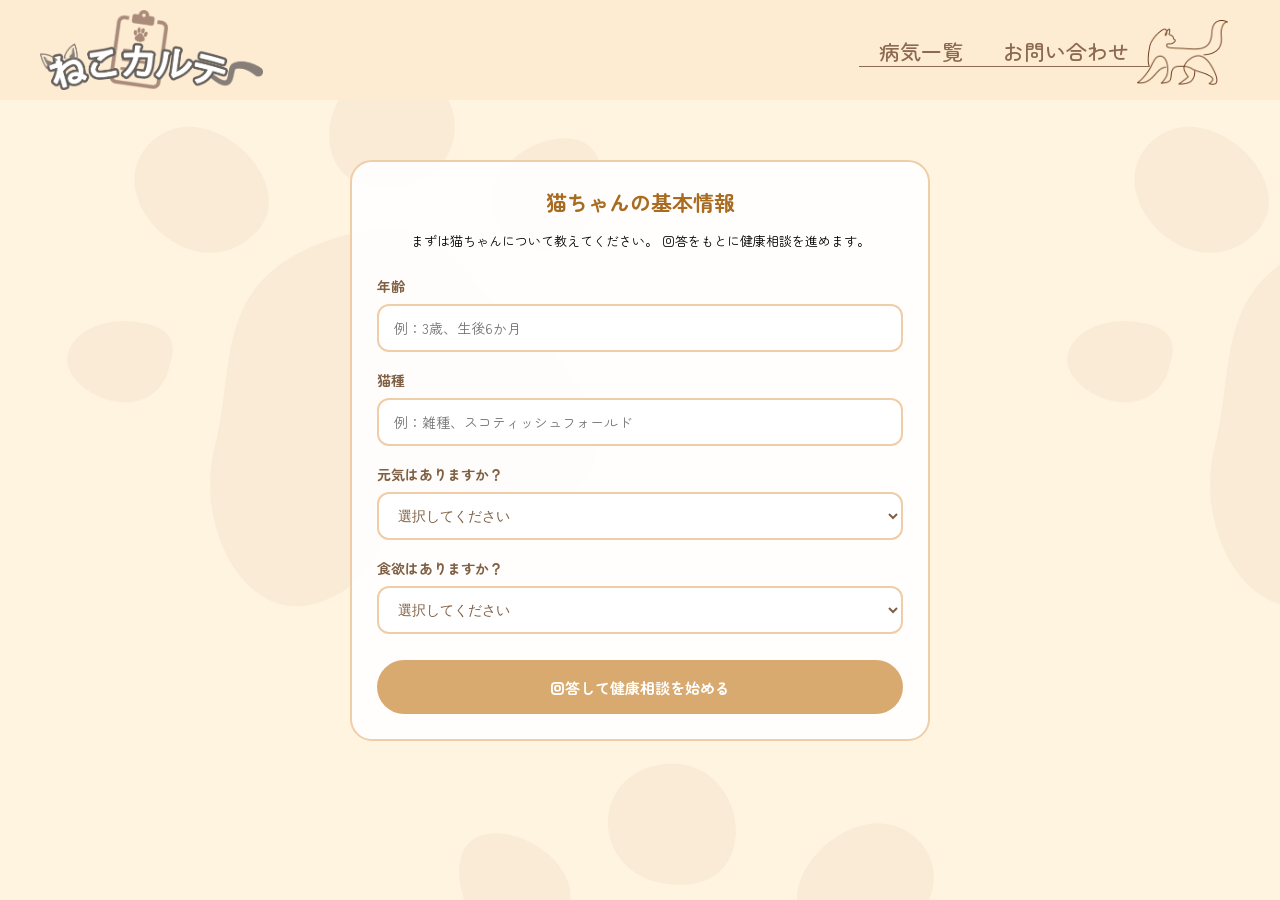
==== chat.html @ 9c2cafe5 "簡易フォームを追加" ====
<!DOCTYPE html>
<html lang="ja">
<head>
    <meta charset="UTF-8">
    <meta name="viewport" content="width=device-width, initial-scale=1.0">
    <meta name="theme-color" content="#fff4e2">
    <title>猫の健康相談AI</title>

    <link rel="preconnect" href="https://fonts.googleapis.com">
    <link rel="preconnect" href="https://fonts.gstatic.com" crossorigin>
    <link href="https://fonts.googleapis.com/css2?family=Zen+Maru+Gothic:wght@400;500;700&display=swap" rel="stylesheet">
    <link rel="stylesheet" href="css/chat.css">
    <link rel="stylesheet" href="css/style.css">
</head>
<body>
    <!-- ヘッダー -->
    <header>
        <a href="index.html" class="header-logo">
            <img src="img/shared/アイコン.png" alt="ねこカルテ">
        </a>

        <div class="header-nav-container">
            <nav>
                <ul>
                    <li><a href="disease_list.html">病気一覧</a></li>
                    <li><a href="contact.html">お問い合わせ</a></li>
                </ul>
            </nav>
            <img src="img/shared/ネコ線.png" alt="" class="nav-cat-img">
        </div>
    </header>

    <!-- ================================= -->
    <!-- 事前情報フォーム -->
    <!-- ================================= -->
    <main class="chat-page">
        <section id="profile-panel" class="profile-panel">

            <h2>猫ちゃんの基本情報</h2>

            <p class="profile-description">
                まずは猫ちゃんについて教えてください。
                回答をもとに健康相談を進めます。
            </p>

            <form id="profile-form" class="profile-form">

                <!-- 年齢 -->
                <div class="profile-field">

                    <label for="cat-age">年齢</label>

                    <input
                        type="text"
                        id="cat-age"
                        name="age"
                        placeholder="例：3歳、生後6か月"
                        required
                        maxlength="30"
                    >

                </div>


                <!-- 猫種 -->
                <div class="profile-field">

                    <label for="cat-breed">猫種</label>

                    <input
                        type="text"
                        id="cat-breed"
                        name="breed"
                        placeholder="例：雑種、スコティッシュフォールド"
                        required
                        maxlength="50"
                    >

                </div>


                <!-- 元気の有無 -->
                <div class="profile-field">

                    <label for="cat-energy">元気はありますか？</label>

                    <select id="cat-energy" name="energy" required>

                        <option value="">選択してください</option>

                        <option value="いつも通り元気がある">
                            いつも通り元気がある
                        </option>

                        <option value="いつもより元気がない">
                            いつもより元気がない
                        </option>

                        <option value="ぐったりしている">
                            ぐったりしている
                        </option>

                        <option value="判断できない">
                            判断できない
                        </option>

                    </select>

                </div>


                <!-- 食欲の有無 -->
                <div class="profile-field">

                    <label for="cat-appetite">食欲はありますか？</label>

                    <select id="cat-appetite" name="appetite" required>

                        <option value="">選択してください</option>

                        <option value="いつも通り食べている">
                            いつも通り食べている
                        </option>

                        <option value="少し食欲が落ちている">
                            少し食欲が落ちている
                        </option>

                        <option value="ほとんど食べない">
                            ほとんど食べない
                        </option>

                        <option value="全く食べない">
                            全く食べない
                        </option>

                        <option value="判断できない">
                            判断できない
                        </option>

                    </select>

                </div>


                <button type="submit" class="profile-submit">
                    回答して健康相談を始める
                </button>

            </form>

        </section>



        <!-- ================================= -->
        <!-- チャット履歴 -->
        <!-- ================================= -->

        <div id="chat-box" class="chat-box" hidden>
        </div>

    </main>


<!-- ================================= -->
<!-- チャット入力エリア -->
<!-- ================================= -->

<div class="chat-controls" hidden>

    <div id="options-container" class="options-container">
    </div>

    <form id="chat-form" class="chat-form">

        <input
            type="text"
            id="user-input"
            placeholder="症状を入力してください..."
        >

        <button type="submit" class="send-btn">
            <img src="img/chat/chat-send-icon.png">
        </button>

    </form>

    <p class="chat-note">
        ※ AIによる回答は参考情報です。症状によっては早めに動物病院を受診してください。
    </p>

</div>

<!-- <main class="chat-page">
    <nav class="progress" aria-label="診断の進行状況">
        <div class="progress__line" aria-hidden="true"></div>
        <div class="progress__step is-current" data-step="1">
            <span class="progress__dot"></span>
            <span class="progress__label">診断内容の把握</span>
        </div>
        <div class="progress__step" data-step="2">
            <span class="progress__dot"></span>
            <span class="progress__label">詳しくご相談</span>
        </div>
        <div class="progress__step" data-step="3">
            <span class="progress__dot"></span>
            <span class="progress__label">結果</span>
        </div>
    </nav>

    <section id="chat-box" class="chat-box" aria-live="polite" aria-label="チャット">
        <div class="message message--ai">今日はどうされましたか？</div>
    </section>

    <section class="chat-controls" aria-label="メッセージ入力">
        <div id="options-container" class="options-container">
            <button class="option-btn" type="button" data-option="食欲がない">↳ 食欲がない</button>
            <button class="option-btn" type="button" data-option="元気がない">↳ 元気がない</button>
        </div>

        <form id="chat-form" class="chat-form">
            <label class="visually-hidden" for="user-input">相談内容</label>
            <input
                type="text"
                id="user-input"
                name="message"
                placeholder="お気軽にご相談ください"
                autocomplete="off"
                maxlength="500"
                required
            >
            <button class="send-btn" type="submit" aria-label="送信">
                <img src="img/chat/chat-send-icon.png">
            </button>
        </form>
        <p class="chat-note">これはあくまでAIによる判断です。断定できるものではありません。</p>
    </section>
</main> -->

    <script src="js/chat.js" defer></script>
</body>
</html>
---- css/chat.css ----
:root {
    --page-bg: #fff4e2;
    --shape-bg: rgba(226, 204, 167, 0.19);
    --accent: #f4b65d;
    --accent-dark: #a86b20;
    --bubble-user: #d8aa70;
    --bubble-border: #f0cda9;
    --text: #806044;
    --white: #fff;
}

* {
    box-sizing: border-box;
}


html,
body {
    width: 100%;
    height: 100%;
    margin: 0;
    overflow-x: hidden;
    overflow-y: auto;
}

body{
    min-height: 100dvh;
}

button,input {
    font: inherit;
}

.chat-page {
    display: flex;
    flex-direction: column;

    width: min(760px, calc(100% - 40px));
    height: 100dvh;
    min-height: 0;

    margin: 0 auto;

    padding: 20px 0
        calc(var(--controls-space, 24px) + 20px);

    overflow: hidden;
}

.progress {
    position: fixed;
    left: 50%;
    transform: translateX(-50%);

    display: flex;
    justify-content: space-between;

    width: min(450px, 80%);
}

.progress__line {
    position: absolute;
    top: 9px;
    right: 8%;
    left: 8%;
    height: 3px;
    background: #ffe0b2;
}

.progress__step {
    position: relative;
    z-index: 1;
    display: flex;
    flex: 1;
    flex-direction: column;
    align-items: center;
    gap: 5px;
}

.progress__dot {
    width: 20px;
    height: 20px;
    border-radius: 50%;
    background: #ffdfb4;
}

.progress__step.is-current .progress__dot,
.progress__step.is-done .progress__dot {
    background: var(--accent);
}

.progress__label {
    color: #b99a78;
    font-size: 10px;
    white-space: nowrap;
}

.chat-box {
    display: flex;
    flex: 1 1 0;
    flex-direction: column;

    width: min(580px, 100%);
    height: 0;
    min-height: 0;

    margin: 84px auto 0;

    overflow-x: hidden;
    overflow-y: auto;

    overscroll-behavior: contain;
    overflow-anchor: none;

    scrollbar-width: thin;
    scrollbar-color: #e7c9a5 transparent;
}

.message {
    width: fit-content;
    max-width: 82%;
    padding: 11px 22px;
    border-radius: 28px;
    font-size: 17px;
    line-height: 1.7;
    overflow-wrap: anywhere;
    white-space: pre-wrap;
}

.message--ai {
    align-self: flex-start;
    color: var(--accent-dark);
    background: var(--white);
    border: 2px solid var(--accent);
    border-bottom-left-radius: 3px;
}

.message--user {
    align-self: flex-end;
    color: var(--white);
    background: var(--bubble-user);
    border-bottom-right-radius: 3px;
}

.loading-box {
    display: flex;
    align-items: center;
    gap: 6px;
    min-height: 48px;
}

.loading-box span {
    width: 8px;
    height: 8px;
    border-radius: 50%;
    background: var(--bubble-user);
    animation: bounce 1.2s infinite ease-in-out;
}

.loading-box span:nth-child(2) {
    animation-delay: 0.15s;
}

.loading-box span:nth-child(3) {
    animation-delay: 0.3s;
}

@keyframes bounce {
    0%, 80%, 100% { transform: translateY(0); opacity: 0.55; }
    40% { transform: translateY(-6px); opacity: 1; }
}

/* .chat-controls {
    width: min(512px, 100%);
    margin: auto auto 0;
    position: fixed;
    bottom: 20px;
    left: 50%;
    transform: translate(-50%);
} */

.chat-controls {
    position: fixed;

    bottom: max(20px, env(safe-area-inset-bottom));
    left: 50%;
    transform: translateX(-50%);

    width: min(512px, calc(100% - 32px));

    margin: 0;

    z-index: 100;
}

 .options-container {
    display: flex;
    flex-wrap: wrap;

    gap: 10px;

    min-height: 0;
    margin-bottom: 12px;

    max-height: 30dvh;
    overflow-y: auto;

    scrollbar-width: thin;
    scrollbar-color: #e7c9a5 transparent;
}

.options-container:empty {
    display: none;
    margin-bottom: 0;
}

.option-btn {
    min-height: 46px;
    padding: 10px 18px;
    color: var(--white);
    background: var(--bubble-user);
    border: 0;
    border-radius: 28px;
    cursor: pointer;
    transition: background-color 0.2s, opacity 0.2s;
}

.option-btn:hover {
    background: #c79357;
}

.option-btn:disabled {
    cursor: wait;
    opacity: 0.55;
}

.chat-form {
    position: relative;
    width: 100%;
}

#user-input {
    display: block;
    width: 100%;
    height: 56px;
    padding: 0 66px 0 24px;
    color: var(--text);
    background: rgba(255, 255, 255, 0.88);
    border: 4px solid var(--bubble-border);
    border-radius: 32px;
    outline: none;
    font-size: 14px;
}

#user-input::placeholder {
    color: #b2a69a;
}

#user-input:focus {
    border-color: var(--accent);
}

#user-input:disabled {
    opacity: 0.65;
}

.send-btn {
    position: absolute;
    top: 0;
    right: 4px;
    display: grid;
    width: 52px;
    height: 56px;
    place-items: center;
    color: #b99473;
    background: transparent;
    border: 0;
    cursor: pointer;
}

.send-btn img{
    width: 25px;
}

.send-btn:disabled {
    cursor: wait;
    opacity: 0.5;
}

.chat-note {
    margin: 8px 12px 0;
    color: #b49b80;
    font-size: 10px;
    line-height: 1.5;
}

.result-card {
    align-self: stretch;
    padding: 18px;
    color: var(--text);
    background: rgba(255, 255, 255, 0.9);
    border: 1px solid var(--bubble-border);
    border-radius: 18px;
}

.result-card h2,
.result-card h3,
.result-card p {
    margin: 0 0 10px;
}

.result-card h2 {
    color: var(--accent-dark);
    font-size: 18px;
}

.result-card h3 {
    margin-top: 14px;
    font-size: 15px;
}

.urgency {
    display: inline-block;
    margin-bottom: 12px;
    padding: 4px 12px;
    border-radius: 20px;
    background: #f5e6ca;
    font-size: 13px;
}

.urgency--危険 {
    color: #fff;
    background: #c96a55;
}

.urgency--注意 {
    color: #6e4b17;
    background: #f2d18f;
}

.result-list {
    margin: 0;
    padding-left: 1.3em;
}

.disease-item {
    padding: 10px 0;
    border-top: 1px solid #f1e1ce;
}

.disease-item p {
    margin: 4px 0;
    font-size: 13px;
}

.visually-hidden {
    position: absolute;
    width: 1px;
    height: 1px;
    padding: 0;
    margin: -1px;
    overflow: hidden;
    clip: rect(0, 0, 0, 0);
    white-space: nowrap;
    border: 0;
}

.profile-panel[hidden],
.chat-box[hidden],
.chat-controls[hidden] {
    display: none !important;
}

/* ========================================
   事前情報フォーム
======================================== */

.profile-panel {
    width: min(580px, 100%);

    margin: 40px auto 20px;
    padding: 25px;

    background: rgba(255, 255, 255, 0.9);

    border: 2px solid var(--bubble-border);
    border-radius: 22px;

    overflow-y: auto;
    overscroll-behavior: contain;

    scrollbar-width: thin;
    scrollbar-color: #e7c9a5 transparent;
}

.profile-panel h2 {
    margin: 0 0 10px;

    color: var(--accent-dark);
    font-size: 21px;
    text-align: center;
}

.profile-description {
    margin-bottom: 24px;

    font-size: 13px;
    line-height: 1.7;
    text-align: center;
}

.profile-form {
    display: flex;
    flex-direction: column;
    gap: 18px;
}

.profile-field {
    display: flex;
    flex-direction: column;
    gap: 8px;
}

.profile-field label {
    color: var(--text);
    font-size: 14px;
    font-weight: bold;
}

.profile-field input,
.profile-field select {
    width: 100%;
    height: 48px;

    padding: 0 15px;

    color: var(--text);
    background: #fff;

    border: 2px solid var(--bubble-border);
    border-radius: 12px;

    outline: none;
    font-size: 14px;
}

.profile-field input:focus,
.profile-field select:focus {
    border-color: var(--accent);
}

.profile-submit {
    width: 100%;
    min-height: 54px;

    margin-top: 8px;
    padding: 12px;

    color: white;
    background: var(--bubble-user);

    border: none;
    border-radius: 30px;

    font-size: 15px;
    font-weight: bold;

    cursor: pointer;
    transition: background-color 0.2s;
}

.profile-submit:hover {
    background: #c79357;
}

.profile-submit:disabled {
    opacity: 0.6;
    cursor: wait;
}


/* ========================================
   スマートフォン
======================================== */

@media (max-width: 600px) {

    body {
        overflow: hidden;
    }

    .chat-page {
        width: calc(100% - 28px);
        height: 100dvh;
        min-height: 0;

        padding-top: 18px;
    }

    .chat-box {
        margin-top: 54px;
    }

    .profile-panel {
        margin-top: 65px;
        padding: 20px;
    }

    .profile-panel h2 {
        font-size: 18px;
    }

    .chat-controls {
        width: calc(100% - 28px);
    }

    .options-container {
        gap: 8px;
        max-height: 30dvh;
    }

    .option-btn {
        min-height: 42px;
        padding: 9px 14px;
        font-size: 13px;
    }
    body {
        overflow: auto;
    }

    /* .chat-page {
        width: calc(100% - 28px);
        min-height: 100svh;
        height: 100svh;
        padding: 18px 0 22px;
    }

    .chat-box {
        margin-top: 54px;
        margin-bottom: 18px;
    }

    .message {
        max-width: 90%;
        padding: 10px 16px;
        font-size: 15px;
    }

    .options-container {
        gap: 8px;
    }

    .option-btn {
        min-height: 42px;
        padding: 9px 14px;
        font-size: 13px;
    }

    #user-input {
        height: 54px;
    }

    .send-btn {
        height: 54px;
    } */
}
---- css/style.css ----
/* 全画面共通css */

/* フォントスタイル */
html {
  font-family: "Zen Maru Gothic", sans-serif;
  font-weight: 400;
  font-style: normal;
}

/* 背景 */
body {
  display: flex;
  flex-direction: column;
  min-height: calc(100vh - 100px);
  margin: 0;
  background-color: #FFF4E0;
  padding-top: 100px;
  background-image: url(../img/shared/背景画像.png);
  background-size: 1000px;
}

/* ヘッダー全体 */
header {
  position: fixed;
  top: 0;
  left: 0;
  box-sizing: border-box;
  display: flex;
  justify-content: space-between;
  align-items: center;
  width: 100%;
  height: 100px;
  padding: 0 40px;
  background-color: #fdecd2;
  z-index: 100;
}

/* 左側ロゴ */
.header-logo {
  display: flex;
  align-items: center;
  height: 100%;
}

.header-logo img {
  height: 80%;
  width: auto;
  object-fit: contain;
}

/* 右側ナビゲーションとイラストのコンテナ */
.header-nav-container {
  display: flex;
  align-items: flex-end;
}

/* ナビゲーションメニュー */
header nav ul {
  display: flex;
  gap: 40px;
  margin: 0 0 13px 0;
  padding: 0 20px 0px 20px;
  list-style: none;
  border-bottom: 1.5px solid #8c6a51;
}

header nav ul li a {
  text-decoration: none;
  color: #8c6a51;
  font-size: 1.3rem;
  font-weight: 500;
  white-space: nowrap;
}

/* 右端の猫イラスト */
.nav-cat-img {
  height: 65px;
  width: auto;
  margin-bottom: -5px;
  position: relative;
  left: -12.5px;
  filter: invert(55%) sepia(50%) saturate(6428%) hue-rotate(1deg) brightness(40%) contrast(80%);;
}

/* メイン */
main{
  flex: 1;
}


/* フッター */
footer {
  width: 100%;
  display: flex;
  flex-direction: column;
  align-items: center;
  justify-content: center;
  gap: 20px;
  padding: 40px 0;
  background-color: #3E3E3E;
  background-image: url(../img/shared/足跡.png);
  background-size: cover;
  background-position: -100px 200px;
}

#social-icons {
  display: flex;
  justify-content: space-between;
  width: 300px;
}

#social-icons img {
  width: 40px;
  height: 40px;
}

.footer-links {
  display: flex;
  gap: 40px;
}

.footer-links a {
  color: #ffffff;
  text-decoration: none;
  font-size: 1rem;
}

.copyright {
  color: #aaaaaa;
  font-size: 0.85rem;
  margin: 0;
}
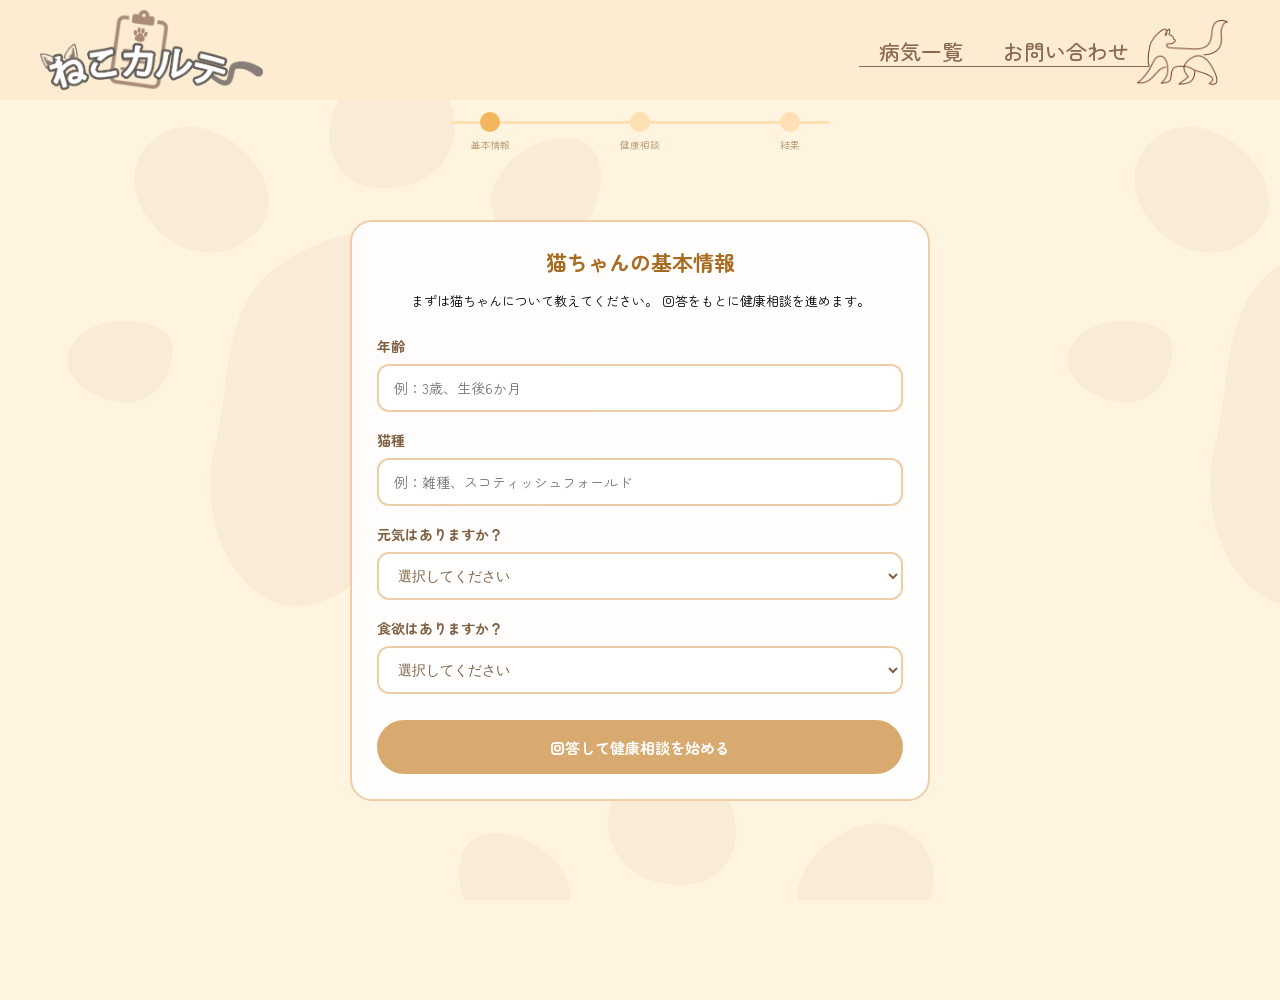
==== commit 4be72971: "チャットの結果画面を表示" ====
--- a/chat.html
+++ b/chat.html
@@ -31,157 +31,142 @@
     </header>
 
     <!-- ================================= -->
-    <!-- 事前情報フォーム -->
+    <!-- 診断進捗バー：常に表示 -->
     <!-- ================================= -->
-    <main class="chat-page">
-        <section id="profile-panel" class="profile-panel">
 
-            <h2>猫ちゃんの基本情報</h2>
+    <nav class="progress" aria-label="診断の進行状況">
 
-            <p class="profile-description">
-                まずは猫ちゃんについて教えてください。
-                回答をもとに健康相談を進めます。
-            </p>
+        <div class="progress__line"></div>
 
-            <form id="profile-form" class="profile-form">
+        <div class="progress__step is-current" data-step="1">
+            <span class="progress__dot"></span>
+            <span class="progress__label">基本情報</span>
+        </div>
 
-                <!-- 年齢 -->
-                <div class="profile-field">
+        <div class="progress__step" data-step="2">
+            <span class="progress__dot"></span>
+            <span class="progress__label">健康相談</span>
+        </div>
 
-                    <label for="cat-age">年齢</label>
+        <div class="progress__step" data-step="3">
+            <span class="progress__dot"></span>
+            <span class="progress__label">結果</span>
+        </div>
 
-                    <input
-                        type="text"
-                        id="cat-age"
-                        name="age"
-                        placeholder="例：3歳、生後6か月"
-                        required
-                        maxlength="30"
-                    >
+    </nav>
 
-                </div>
+    <!-- ================================= -->
+<!-- 基本情報・チャット画面 -->
+<!-- ================================= -->
+
+<main id="chat-main" class="chat-page">
+
+    <!-- 基本情報フォーム -->
+    <section id="profile-panel" class="profile-panel">
+
+        <h2>猫ちゃんの基本情報</h2>
+
+        <p class="profile-description">
+            まずは猫ちゃんについて教えてください。
+            回答をもとに健康相談を進めます。
+        </p>
+
+        <form id="profile-form" class="profile-form">
+
+            <div class="profile-field">
+                <label for="cat-age">年齢</label>
+                <input
+                    type="text"
+                    id="cat-age"
+                    name="age"
+                    placeholder="例：3歳、生後6か月"
+                    required
+                    maxlength="30"
+                >
+            </div>
+
+            <div class="profile-field">
+                <label for="cat-breed">猫種</label>
+                <input
+                    type="text"
+                    id="cat-breed"
+                    name="breed"
+                    placeholder="例：雑種、スコティッシュフォールド"
+                    required
+                    maxlength="50"
+                >
+            </div>
+
+            <div class="profile-field">
+                <label for="cat-energy">元気はありますか？</label>
+
+                <select id="cat-energy" name="energy" required>
+                    <option value="">選択してください</option>
+                    <option value="いつも通り元気がある">いつも通り元気がある</option>
+                    <option value="いつもより元気がない">いつもより元気がない</option>
+                    <option value="ぐったりしている">ぐったりしている</option>
+                    <option value="判断できない">判断できない</option>
+                </select>
+            </div>
+
+            <div class="profile-field">
+                <label for="cat-appetite">食欲はありますか？</label>
+
+                <select id="cat-appetite" name="appetite" required>
+                    <option value="">選択してください</option>
+                    <option value="いつも通り食べている">いつも通り食べている</option>
+                    <option value="少し食欲が落ちている">少し食欲が落ちている</option>
+                    <option value="ほとんど食べない">ほとんど食べない</option>
+                    <option value="全く食べない">全く食べない</option>
+                    <option value="判断できない">判断できない</option>
+                </select>
+            </div>
+
+            <button type="submit" class="profile-submit">
+                回答して健康相談を始める
+            </button>
+
+        </form>
+    </section>
 
 
-                <!-- 猫種 -->
-                <div class="profile-field">
+    <!-- チャット履歴 -->
+    <div
+        id="chat-box"
+        class="chat-box"
+        aria-live="polite"
+        aria-label="チャット"
+        hidden
+    ></div>
 
-                    <label for="cat-breed">猫種</label>
-
-                    <input
-                        type="text"
-                        id="cat-breed"
-                        name="breed"
-                        placeholder="例：雑種、スコティッシュフォールド"
-                        required
-                        maxlength="50"
-                    >
-
-                </div>
-
-
-                <!-- 元気の有無 -->
-                <div class="profile-field">
-
-                    <label for="cat-energy">元気はありますか？</label>
-
-                    <select id="cat-energy" name="energy" required>
-
-                        <option value="">選択してください</option>
-
-                        <option value="いつも通り元気がある">
-                            いつも通り元気がある
-                        </option>
-
-                        <option value="いつもより元気がない">
-                            いつもより元気がない
-                        </option>
-
-                        <option value="ぐったりしている">
-                            ぐったりしている
-                        </option>
-
-                        <option value="判断できない">
-                            判断できない
-                        </option>
-
-                    </select>
-
-                </div>
-
-
-                <!-- 食欲の有無 -->
-                <div class="profile-field">
-
-                    <label for="cat-appetite">食欲はありますか？</label>
-
-                    <select id="cat-appetite" name="appetite" required>
-
-                        <option value="">選択してください</option>
-
-                        <option value="いつも通り食べている">
-                            いつも通り食べている
-                        </option>
-
-                        <option value="少し食欲が落ちている">
-                            少し食欲が落ちている
-                        </option>
-
-                        <option value="ほとんど食べない">
-                            ほとんど食べない
-                        </option>
-
-                        <option value="全く食べない">
-                            全く食べない
-                        </option>
-
-                        <option value="判断できない">
-                            判断できない
-                        </option>
-
-                    </select>
-
-                </div>
-
-
-                <button type="submit" class="profile-submit">
-                    回答して健康相談を始める
-                </button>
-
-            </form>
-
-        </section>
-
-
-
-        <!-- ================================= -->
-        <!-- チャット履歴 -->
-        <!-- ================================= -->
-
-        <div id="chat-box" class="chat-box" hidden>
-        </div>
-
-    </main>
+</main>
 
 
 <!-- ================================= -->
-<!-- チャット入力エリア -->
+<!-- チャット入力欄 -->
 <!-- ================================= -->
 
 <div class="chat-controls" hidden>
 
-    <div id="options-container" class="options-container">
-    </div>
+    <div id="options-container" class="options-container"></div>
 
     <form id="chat-form" class="chat-form">
 
         <input
             type="text"
             id="user-input"
-            placeholder="症状を入力してください..."
+            name="message"
+            placeholder="お気軽にご相談ください"
+            autocomplete="off"
+            maxlength="500"
         >
 
-        <button type="submit" class="send-btn">
-            <img src="img/chat/chat-send-icon.png">
+        <button
+            class="send-btn"
+            type="submit"
+            aria-label="送信"
+        >
+            <img src="img/shared/chat-send-icon.png" alt="">
         </button>
 
     </form>
@@ -192,51 +177,18 @@
 
 </div>
 
-<!-- <main class="chat-page">
-    <nav class="progress" aria-label="診断の進行状況">
-        <div class="progress__line" aria-hidden="true"></div>
-        <div class="progress__step is-current" data-step="1">
-            <span class="progress__dot"></span>
-            <span class="progress__label">診断内容の把握</span>
-        </div>
-        <div class="progress__step" data-step="2">
-            <span class="progress__dot"></span>
-            <span class="progress__label">詳しくご相談</span>
-        </div>
-        <div class="progress__step" data-step="3">
-            <span class="progress__dot"></span>
-            <span class="progress__label">結果</span>
-        </div>
-    </nav>
 
-    <section id="chat-box" class="chat-box" aria-live="polite" aria-label="チャット">
-        <div class="message message--ai">今日はどうされましたか？</div>
-    </section>
+<!-- ================================= -->
+<!-- 診断結果専用画面 -->
+<!-- ================================= -->
 
-    <section class="chat-controls" aria-label="メッセージ入力">
-        <div id="options-container" class="options-container">
-            <button class="option-btn" type="button" data-option="食欲がない">↳ 食欲がない</button>
-            <button class="option-btn" type="button" data-option="元気がない">↳ 元気がない</button>
-        </div>
+<section id="result-screen" class="result-screen" hidden>
 
-        <form id="chat-form" class="chat-form">
-            <label class="visually-hidden" for="user-input">相談内容</label>
-            <input
-                type="text"
-                id="user-input"
-                name="message"
-                placeholder="お気軽にご相談ください"
-                autocomplete="off"
-                maxlength="500"
-                required
-            >
-            <button class="send-btn" type="submit" aria-label="送信">
-                <img src="img/chat/chat-send-icon.png">
-            </button>
-        </form>
-        <p class="chat-note">これはあくまでAIによる判断です。断定できるものではありません。</p>
-    </section>
-</main> -->
+    <h1>結果</h1>
+
+    <div id="result-content"></div>
+
+</section>
 
     <script src="js/chat.js" defer></script>
 </body>
--- a/css/chat.css
+++ b/css/chat.css
@@ -21,6 +21,9 @@
     margin: 0;
     overflow-x: hidden;
     overflow-y: auto;
+
+    scrollbar-width: thin;
+    scrollbar-color: #e7c9a5 transparent;
 }
 
 body{
@@ -47,22 +50,31 @@
     overflow: hidden;
 }
 
+
+/* ========================================
+   3段階の進捗バー
+======================================== */
+
 .progress {
-    position: fixed;
-    left: 50%;
-    transform: translateX(-50%);
+    position: sticky;
+    top: 0;
+    z-index: 1000;
 
     display: flex;
     justify-content: space-between;
 
     width: min(450px, 80%);
+
+    margin: 0 auto;
+    padding: 12px 0 8px;
 }
 
 .progress__line {
     position: absolute;
-    top: 9px;
+    top: 21px;
     right: 8%;
     left: 8%;
+
     height: 3px;
     background: #ffe0b2;
 }
@@ -70,6 +82,7 @@
 .progress__step {
     position: relative;
     z-index: 1;
+
     display: flex;
     flex: 1;
     flex-direction: column;
@@ -169,15 +182,6 @@
     0%, 80%, 100% { transform: translateY(0); opacity: 0.55; }
     40% { transform: translateY(-6px); opacity: 1; }
 }
-
-/* .chat-controls {
-    width: min(512px, 100%);
-    margin: auto auto 0;
-    position: fixed;
-    bottom: 20px;
-    left: 50%;
-    transform: translate(-50%);
-} */
 
 .chat-controls {
     position: fixed;
@@ -486,7 +490,7 @@
 @media (max-width: 600px) {
 
     body {
-        overflow: hidden;
+        overflow: auto;
     }
 
     .chat-page {
@@ -524,43 +528,374 @@
         padding: 9px 14px;
         font-size: 13px;
     }
-    body {
-        overflow: auto;
-    }
-
-    /* .chat-page {
-        width: calc(100% - 28px);
-        min-height: 100svh;
-        height: 100svh;
-        padding: 18px 0 22px;
-    }
-
-    .chat-box {
-        margin-top: 54px;
-        margin-bottom: 18px;
-    }
-
-    .message {
-        max-width: 90%;
-        padding: 10px 16px;
-        font-size: 15px;
-    }
-
-    .options-container {
-        gap: 8px;
-    }
-
-    .option-btn {
-        min-height: 42px;
-        padding: 9px 14px;
-        font-size: 13px;
-    }
-
-    #user-input {
-        height: 54px;
-    }
-
-    .send-btn {
-        height: 54px;
-    } */
-}
+
+    
+    body:not(.chat-mode) {
+        height: auto;
+        min-height: 100dvh;
+        overflow-y: auto;
+    }
+
+    .progress {
+        width: 80%;
+    }
+
+    .result-screen {
+        width: calc(100% - 60px);
+        margin: 8px auto 35px;
+    }
+
+    .result-screen > h1 {
+        margin: 10px 0 15px;
+        font-size: 22px;
+    }
+
+    .result-overview,
+    .result-details {
+        padding: 22px 18px;
+        border-radius: 28px;
+    }
+
+    .result-urgency {
+        font-size: 19px;
+    }
+
+    .urgency-legend {
+        gap: 30px;
+        margin-bottom: 28px;
+    }
+
+    .result-message {
+        margin: 24px auto 32px;
+        font-size: 16px;
+        line-height: 1.7;
+    }
+
+    /* 症状と病気を縦並びにする */
+    .result-columns {
+        grid-template-columns: 1fr;
+        gap: 32px;
+    }
+
+    .result-section h2 {
+        font-size: 17px;
+        margin-bottom: 16px;
+    }
+
+    .result-symptoms li {
+        font-size: 14px;
+        margin-bottom: 12px;
+    }
+
+    .result-disease-row {
+        margin-bottom: 22px;
+    }
+
+    .result-disease-heading {
+        font-size: 12px;
+    }
+
+    /* 詳細は1列 */
+    .result-details-grid {
+        grid-template-columns: 1fr;
+        gap: 24px;
+    }
+
+    .result-detail-item h3 {
+        font-size: 14px;
+    }
+
+    .result-detail-item p {
+        font-size: 11px;
+    }
+}
+
+
+
+/* ========================================
+   チャット・フォーム・結果の表示切替
+======================================== */
+
+[hidden] {
+    display: none !important;
+}
+
+.chat-page {
+    width: min(760px, calc(100% - 40px));
+    min-height: calc(100dvh - 60px);
+    height: auto;
+
+    margin: 0 auto;
+    padding: 20px 0 35px;
+
+    overflow: visible;
+}
+
+/* チャット中はページを固定 */
+body.chat-mode {
+    width: 100%;
+    height: 100dvh;
+    min-height: 0;
+
+    overflow: hidden;
+}
+
+body.chat-mode .chat-page {
+    height: calc(100dvh - 50px);
+    min-height: 0;
+
+    padding: 20px 0
+        calc(var(--controls-space, 180px) + 10px);
+
+    overflow: hidden;
+}
+
+body.chat-mode .chat-box {
+    flex: 1 1 0;
+    height: 0;
+    min-height: 0;
+    margin: 84px auto 0;
+}
+
+
+/* ========================================
+   結果画面
+======================================== */
+
+.result-screen {
+    width: min(1080px, calc(100% - 48px));
+
+    margin: 10px auto 36px;
+    padding-bottom: 20px;
+
+    color: #30271f;
+}
+
+.result-screen > h1 {
+    margin: 12px 0 20px;
+
+    color: var(--accent-dark);
+    font-size: 28px;
+    font-weight: 500;
+    text-align: center;
+}
+
+
+/* 結果カード */
+
+.result-overview,
+.result-details {
+    padding: 22px;
+
+    background: rgba(255, 255, 255, 0.48);
+
+    border: 2px solid #a99b87;
+    border-radius: 24px;
+}
+
+
+/* 緊急度 */
+
+.result-urgency {
+    display: flex;
+    align-items: center;
+    justify-content: center;
+    gap: 8px;
+
+    margin-bottom: 12px;
+
+    font-size: 18px;
+    font-weight: 500;
+}
+
+.result-urgency-dot {
+    width: 19px;
+    height: 19px;
+
+    border-radius: 50%;
+}
+
+.result-urgency--安心 {
+    background: #78cf63;
+}
+
+.result-urgency--注意 {
+    background: #ffcb35;
+}
+
+.result-urgency--危険 {
+    background: #ff633e;
+}
+
+
+/* 緊急度の凡例 */
+
+.urgency-legend {
+    display: flex;
+    justify-content: center;
+    gap: 32px;
+
+    margin-bottom: 20px;
+}
+
+.urgency-legend-item {
+    display: flex;
+    align-items: center;
+    gap: 7px;
+
+    font-size: 12px;
+}
+
+.urgency-legend-dot {
+    width: 16px;
+    height: 16px;
+
+    border-radius: 50%;
+}
+
+
+/* 総合メッセージ */
+
+.result-message {
+    margin: 20px auto 30px;
+
+    max-width: 650px;
+
+    font-size: 16px;
+    line-height: 1.8;
+    text-align: center;
+}
+
+
+/* 症状と病気の2カラム */
+
+.result-columns {
+    display: grid;
+    grid-template-columns: 1fr 1fr;
+
+    gap: 32px;
+
+    margin-top: 24px;
+}
+
+.result-section h2 {
+    margin: 0 0 16px;
+
+    font-size: 16px;
+    font-weight: 500;
+}
+
+.result-symptoms {
+    margin: 0;
+    padding-left: 24px;
+}
+
+.result-symptoms li {
+    margin: 0 0 14px;
+
+    font-size: 14px;
+    line-height: 1.6;
+}
+
+
+/* 病気の可能性バー */
+
+.result-disease-row {
+    margin-bottom: 18px;
+}
+
+.result-disease-heading {
+    display: flex;
+    justify-content: space-between;
+    gap: 8px;
+
+    margin-bottom: 5px;
+
+    font-size: 12px;
+}
+
+.result-disease-heading strong {
+    font-weight: 500;
+}
+
+.result-disease-heading span {
+    white-space: nowrap;
+}
+
+.result-progress-track {
+    width: 100%;
+    height: 6px;
+
+    overflow: hidden;
+
+    background: #dedbd4;
+    border-radius: 10px;
+}
+
+.result-progress-fill {
+    height: 100%;
+    width: 0;
+
+    background: #74c967;
+    border-radius: 10px;
+
+    transition: width 0.5s ease;
+}
+
+
+/* ========================================
+   病気の詳しい情報
+======================================== */
+
+.result-details {
+    margin-top: 22px;
+}
+
+.result-details > h2 {
+    margin: 0 0 20px;
+
+    font-size: 17px;
+    font-weight: 500;
+}
+
+.result-details-grid {
+    display: grid;
+    grid-template-columns: repeat(2, minmax(0, 1fr));
+
+    column-gap: 28px;
+    row-gap: 20px;
+}
+
+.result-detail-item {
+    min-width: 0;
+}
+
+.result-detail-item h3 {
+    margin: 0 0 10px;
+
+    font-size: 13px;
+    font-weight: 500;
+}
+
+.result-detail-item p {
+    margin: 5px 0;
+
+    font-size: 11px;
+    line-height: 1.7;
+}
+
+.result-disclaimer {
+    margin-top: 20px;
+
+    color: #927d65;
+    font-size: 11px;
+    line-height: 1.7;
+}
+
+/* 結果表示中はページスクロール */
+body.result-mode {
+    height: auto;
+    min-height: 100dvh;
+    overflow-x: hidden;
+    overflow-y: auto;
+}
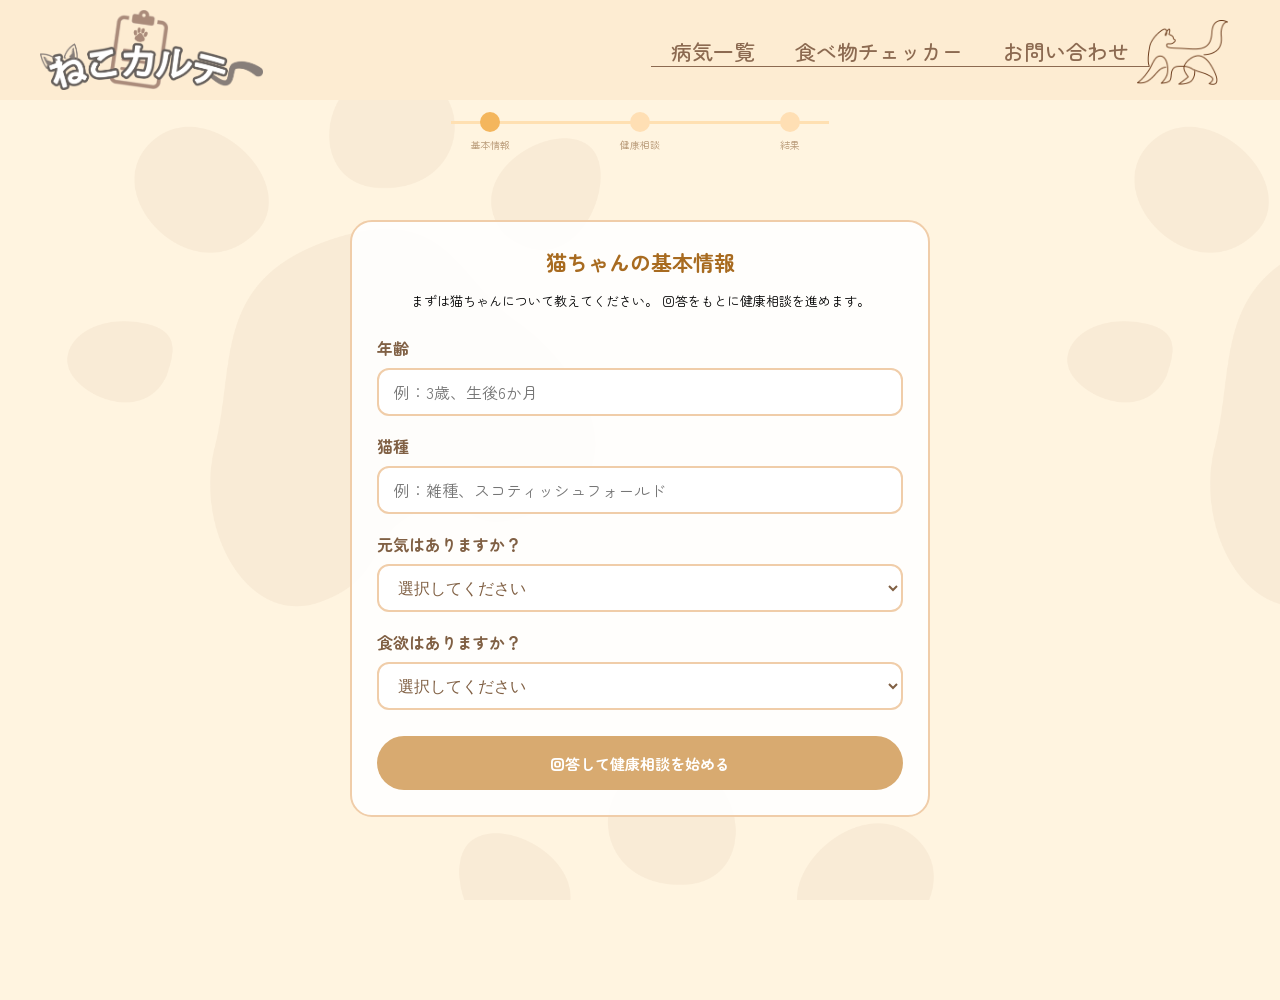
==== commit e033831c: "ヘッダーフッターに食べ物チェッカーを追加" ====
--- a/chat.html
+++ b/chat.html
@@ -2,15 +2,16 @@
 <html lang="ja">
 <head>
     <meta charset="UTF-8">
+    <title>ねこカルテ - チャット</title>
+    <link rel="stylesheet" href="css/style.css">
+    <link rel="stylesheet" href="css/chat.css">
+    <link rel="icon" href="img/shared/favicon.png">
+
     <meta name="viewport" content="width=device-width, initial-scale=1.0">
-    <meta name="theme-color" content="#fff4e2">
-    <title>猫の健康相談AI</title>
 
     <link rel="preconnect" href="https://fonts.googleapis.com">
     <link rel="preconnect" href="https://fonts.gstatic.com" crossorigin>
     <link href="https://fonts.googleapis.com/css2?family=Zen+Maru+Gothic:wght@400;500;700&display=swap" rel="stylesheet">
-    <link rel="stylesheet" href="css/chat.css">
-    <link rel="stylesheet" href="css/style.css">
 </head>
 <body>
     <!-- ヘッダー -->
@@ -23,6 +24,7 @@
             <nav>
                 <ul>
                     <li><a href="disease_list.html">病気一覧</a></li>
+                    <li><a href="food_checker.html">食べ物チェッカー</a></li>
                     <li><a href="contact.html">お問い合わせ</a></li>
                 </ul>
             </nav>
@@ -166,7 +168,7 @@
             type="submit"
             aria-label="送信"
         >
-            <img src="img/shared/chat-send-icon.png" alt="">
+            <img src="img/chat/chat-send-icon.png" alt="">
         </button>
 
     </form>
--- a/css/style.css
+++ b/css/style.css
@@ -131,3 +131,19 @@
   margin: 0;
 }
 
+@media screen and (max-width: 768px) {
+  header{
+    flex-direction: column;
+  }
+  .header-logo{
+    height: 50%;
+  }
+  header nav ul li a{
+    font-size: 0.8rem;
+  }
+  .nav-cat-img{
+    height: 40px;
+    left: -7.5px;
+    margin-bottom: 2px;
+  }
+}
--- a/css/chat.css
+++ b/css/chat.css
@@ -18,6 +18,7 @@
 body {
     width: 100%;
     height: 100%;
+    min-height: 100%;
     margin: 0;
     overflow-x: hidden;
     overflow-y: auto;
@@ -58,7 +59,7 @@
 .progress {
     position: sticky;
     top: 0;
-    z-index: 1000;
+    z-index: 1;
 
     display: flex;
     justify-content: space-between;
@@ -134,6 +135,7 @@
     max-width: 82%;
     padding: 11px 22px;
     border-radius: 28px;
+    margin-bottom: 20px;
     font-size: 17px;
     line-height: 1.7;
     overflow-wrap: anywhere;
@@ -427,7 +429,7 @@
 
 .profile-field label {
     color: var(--text);
-    font-size: 14px;
+    font-size: 16px;
     font-weight: bold;
 }
 
@@ -445,7 +447,7 @@
     border-radius: 12px;
 
     outline: none;
-    font-size: 14px;
+    font-size: 16px;
 }
 
 .profile-field input:focus,
@@ -481,136 +483,6 @@
     opacity: 0.6;
     cursor: wait;
 }
-
-
-/* ========================================
-   スマートフォン
-======================================== */
-
-@media (max-width: 600px) {
-
-    body {
-        overflow: auto;
-    }
-
-    .chat-page {
-        width: calc(100% - 28px);
-        height: 100dvh;
-        min-height: 0;
-
-        padding-top: 18px;
-    }
-
-    .chat-box {
-        margin-top: 54px;
-    }
-
-    .profile-panel {
-        margin-top: 65px;
-        padding: 20px;
-    }
-
-    .profile-panel h2 {
-        font-size: 18px;
-    }
-
-    .chat-controls {
-        width: calc(100% - 28px);
-    }
-
-    .options-container {
-        gap: 8px;
-        max-height: 30dvh;
-    }
-
-    .option-btn {
-        min-height: 42px;
-        padding: 9px 14px;
-        font-size: 13px;
-    }
-
-    
-    body:not(.chat-mode) {
-        height: auto;
-        min-height: 100dvh;
-        overflow-y: auto;
-    }
-
-    .progress {
-        width: 80%;
-    }
-
-    .result-screen {
-        width: calc(100% - 60px);
-        margin: 8px auto 35px;
-    }
-
-    .result-screen > h1 {
-        margin: 10px 0 15px;
-        font-size: 22px;
-    }
-
-    .result-overview,
-    .result-details {
-        padding: 22px 18px;
-        border-radius: 28px;
-    }
-
-    .result-urgency {
-        font-size: 19px;
-    }
-
-    .urgency-legend {
-        gap: 30px;
-        margin-bottom: 28px;
-    }
-
-    .result-message {
-        margin: 24px auto 32px;
-        font-size: 16px;
-        line-height: 1.7;
-    }
-
-    /* 症状と病気を縦並びにする */
-    .result-columns {
-        grid-template-columns: 1fr;
-        gap: 32px;
-    }
-
-    .result-section h2 {
-        font-size: 17px;
-        margin-bottom: 16px;
-    }
-
-    .result-symptoms li {
-        font-size: 14px;
-        margin-bottom: 12px;
-    }
-
-    .result-disease-row {
-        margin-bottom: 22px;
-    }
-
-    .result-disease-heading {
-        font-size: 12px;
-    }
-
-    /* 詳細は1列 */
-    .result-details-grid {
-        grid-template-columns: 1fr;
-        gap: 24px;
-    }
-
-    .result-detail-item h3 {
-        font-size: 14px;
-    }
-
-    .result-detail-item p {
-        font-size: 11px;
-    }
-}
-
-
 
 /* ========================================
    チャット・フォーム・結果の表示切替
@@ -634,28 +506,105 @@
 /* チャット中はページを固定 */
 body.chat-mode {
     width: 100%;
-    height: 100dvh;
+    height: auto;
+    min-height: 100dvh;
+
+    overflow-x: hidden;
+    overflow-y: auto;
+}
+
+body.chat-mode .chat-page {
+    display: flex;
+    flex-direction: column;
+
+    width: min(760px, calc(100% - 40px));
+    max-width: 100%;
+
+    height: auto;
+    min-height: calc(100dvh - 50px);
+
+    margin: 0 auto;
+
+    /*
+      下部の固定入力欄と重ならないようにする
+    */
+    padding:
+        20px 0
+        calc(var(--controls-space, 180px) + 30px);
+
+    overflow: visible;
+
+    border: none;
+    outline: none;
+    box-shadow: none;
+    background: transparent;
+}
+
+body.chat-mode .chat-box {
+    display: flex;
+    flex: 0 0 auto;
+
+    flex-direction: column;
+
+    /* 適度な横幅を維持 */
+    width: min(680px, 100%);
+    max-width: 100%;
+
+    /* 高さを固定しない */
+    height: auto;
     min-height: 0;
-
-    overflow: hidden;
-}
-
-body.chat-mode .chat-page {
-    height: calc(100dvh - 50px);
-    min-height: 0;
-
-    padding: 20px 0
-        calc(var(--controls-space, 180px) + 10px);
-
-    overflow: hidden;
-}
-
-body.chat-mode .chat-box {
-    flex: 1 1 0;
-    height: 0;
-    min-height: 0;
-    margin: 84px auto 0;
-}
+    max-height: none;
+
+    margin: 84px auto 30px;
+    padding: 0 8px 20px;
+
+    /* 専用スクロールを解除 */
+    overflow: visible;
+
+    /* スクロールバーを非表示 */
+    scrollbar-width: none;
+
+    border: none;
+    outline: none;
+    box-shadow: none;
+    background: transparent;
+}
+
+body.chat-mode .message {
+     width: fit-content;
+    max-width: 82%;
+
+    margin-bottom: 20px;
+    padding: 11px 22px;
+
+    flex-shrink: 0;
+}
+
+body.chat-mode .chat-box::-webkit-scrollbar {
+    display: none;
+}
+
+body.chat-mode .message--ai {
+    align-self: flex-start;
+}
+
+body.chat-mode .message--user {
+    align-self: flex-end;
+}
+
+body.chat-mode .chat-controls {
+    position: fixed;
+
+    bottom: max(20px, env(safe-area-inset-bottom));
+
+    left: 50%;
+    transform: translateX(-50%);
+
+    width: min(512px, calc(100% - 32px));
+
+    z-index: 100;
+}
+
 
 
 /* ========================================
@@ -805,13 +754,14 @@
 }
 
 .result-disease-heading {
-    display: flex;
-    justify-content: space-between;
-    gap: 8px;
+    display: block;
 
     margin-bottom: 5px;
 
     font-size: 12px;
+    line-height: 1.5;
+
+    color: #30271f;
 }
 
 .result-disease-heading strong {
@@ -829,14 +779,13 @@
     overflow: hidden;
 
     background: #dedbd4;
+
     border-radius: 10px;
 }
 
 .result-progress-fill {
     height: 100%;
-    width: 0;
-
-    background: #74c967;
+
     border-radius: 10px;
 
     transition: width 0.5s ease;
@@ -898,4 +847,166 @@
     min-height: 100dvh;
     overflow-x: hidden;
     overflow-y: auto;
-}+}
+
+
+
+/* ========================================
+   スマートフォン
+======================================== */
+
+@media (max-width: 768px) {
+
+    body {
+        overflow: auto;
+    }
+
+    .chat-page {
+        width: calc(100% - 28px);
+        height: 100dvh;
+        min-height: 0;
+
+        padding-top: 18px;
+    }
+
+    .chat-box {
+        margin-top: 54px;
+    }
+
+    #user-input {
+        font-size: 16px;
+    }
+
+    /* 基本情報フォーム */
+    .profile-field input,
+    .profile-field select {
+        font-size: 16px;
+    }
+
+    .profile-panel {
+        margin-top: 65px;
+        padding: 20px;
+    }
+
+    .profile-panel h2 {
+        font-size: 18px;
+    }
+
+    .chat-controls {
+        width: calc(100% - 28px);
+    }
+
+    .options-container {
+        gap: 8px;
+        max-height: 30dvh;
+    }
+
+    .option-btn {
+        min-height: 42px;
+        padding: 9px 14px;
+        font-size: 16px;
+    }
+
+    
+    body:not(.chat-mode) {
+        height: auto;
+        min-height: 100dvh;
+        overflow-y: auto;
+    }
+
+    .progress {
+        width: 80%;
+    }
+
+    .result-screen {
+        width: calc(100% - 60px);
+        margin: 8px auto 35px;
+    }
+
+    .result-screen > h1 {
+        margin: 10px 0 15px;
+        font-size: 22px;
+    }
+
+    .result-overview,
+    .result-details {
+        padding: 22px 18px;
+        border-radius: 28px;
+    }
+
+    .result-urgency {
+        font-size: 19px;
+    }
+
+    .urgency-legend {
+        gap: 30px;
+        margin-bottom: 28px;
+    }
+
+    .result-message {
+        margin: 24px auto 32px;
+        font-size: 16px;
+        line-height: 1.7;
+    }
+
+    /* 症状と病気を縦並びにする */
+    .result-columns {
+        grid-template-columns: 1fr;
+        gap: 32px;
+    }
+
+    .result-section h2 {
+        font-size: 17px;
+        margin-bottom: 16px;
+    }
+
+    .result-symptoms li {
+        font-size: 14px;
+        margin-bottom: 12px;
+    }
+
+    .result-disease-row {
+        margin-bottom: 22px;
+    }
+
+    .result-disease-heading {
+        font-size: 12px;
+    }
+
+    /* 詳細は1列 */
+    .result-details-grid {
+        grid-template-columns: 1fr;
+        gap: 24px;
+    }
+
+    .result-detail-item h3 {
+        font-size: 14px;
+    }
+
+    .result-detail-item p {
+        font-size: 11px;
+    }
+
+
+    body.chat-mode .chat-page {
+        width: 100%;
+        height: 100dvh;
+
+        padding:
+            18px 14px
+            calc(var(--controls-space, 180px) + 15px);
+    }
+
+    body.chat-mode .chat-box {
+        width: 100%;
+
+        margin-top: 54px;
+        padding: 0 4px 20px;
+    }
+
+    body.chat-mode .message {
+        max-width: 90%;
+        font-size: 16px;
+    }
+}
+
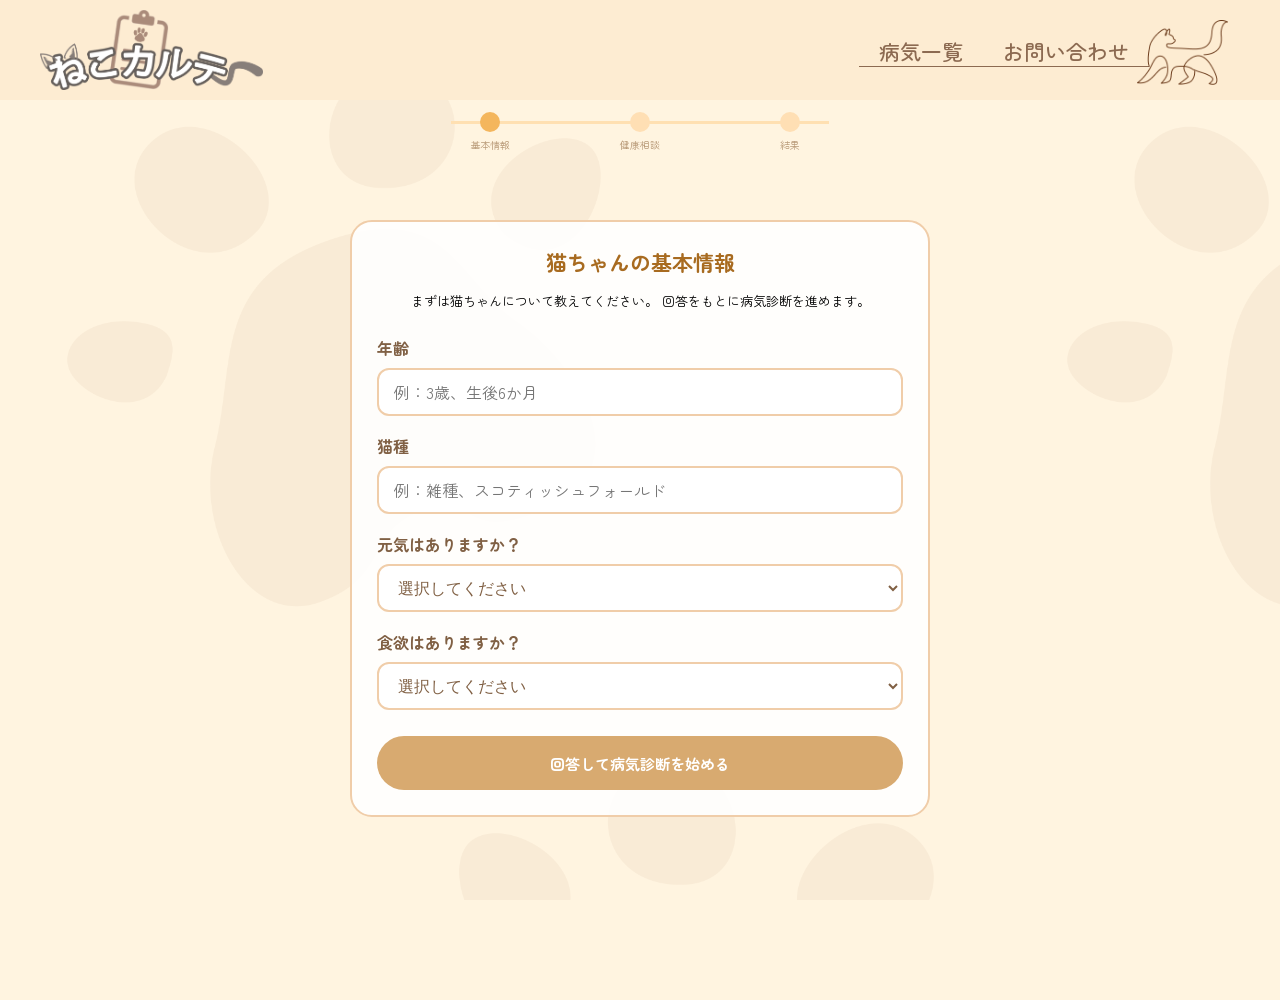
==== commit fafc4c9a: "レイアウト変更" ====
--- a/chat.html
+++ b/chat.html
@@ -24,7 +24,6 @@
             <nav>
                 <ul>
                     <li><a href="disease_list.html">病気一覧</a></li>
-                    <li><a href="food_checker.html">食べ物チェッカー</a></li>
                     <li><a href="contact.html">お問い合わせ</a></li>
                 </ul>
             </nav>
@@ -70,7 +69,7 @@
 
         <p class="profile-description">
             まずは猫ちゃんについて教えてください。
-            回答をもとに健康相談を進めます。
+            回答をもとに病気診断を進めます。
         </p>
 
         <form id="profile-form" class="profile-form">
@@ -125,7 +124,7 @@
             </div>
 
             <button type="submit" class="profile-submit">
-                回答して健康相談を始める
+                回答して病気診断を始める
             </button>
 
         </form>
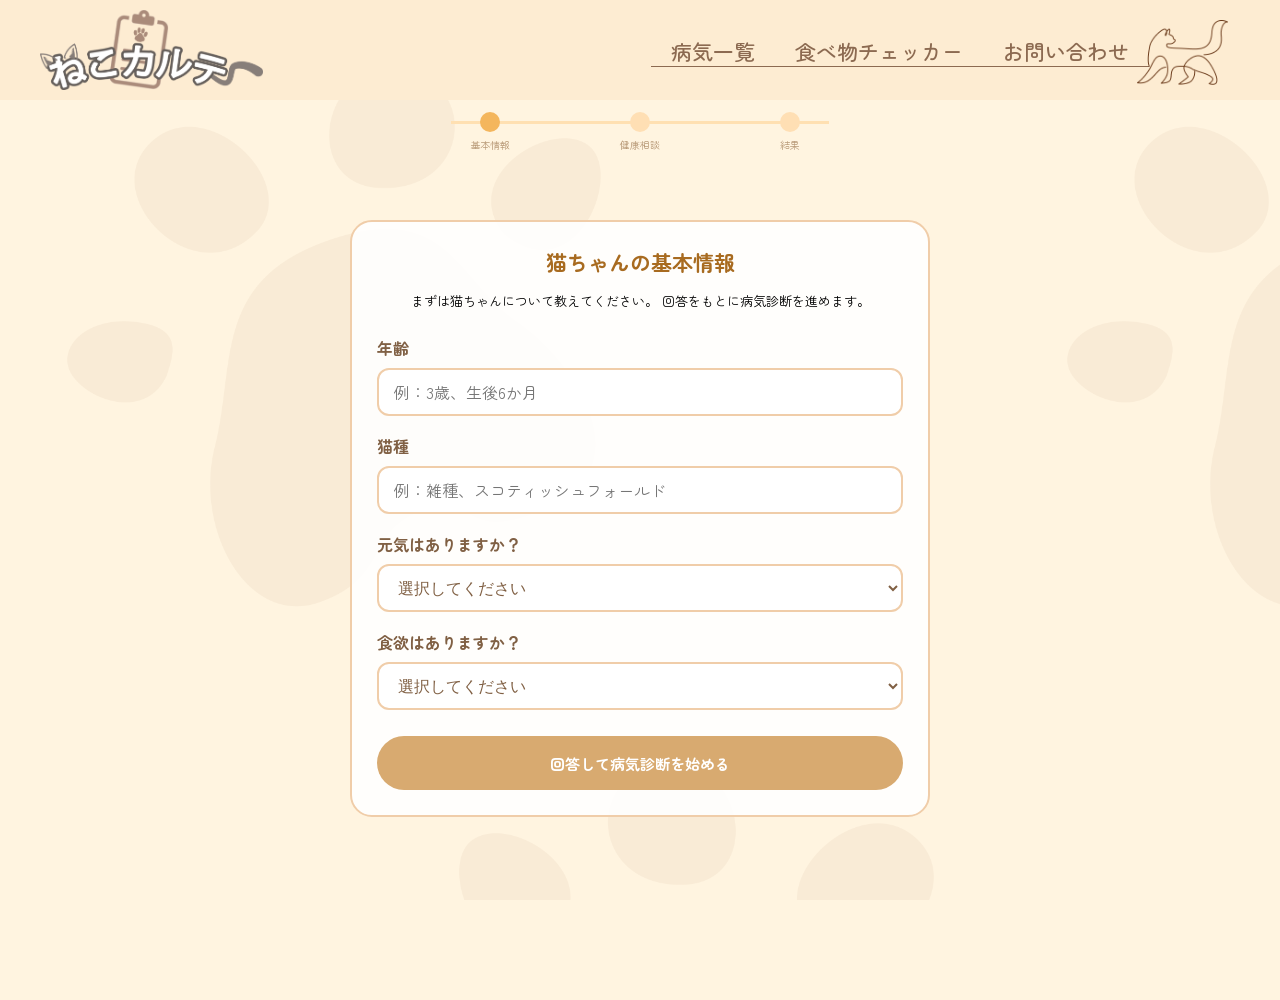
==== commit dfd165b4: "Merge branch 'main' of github.com:haya-ohara/cat-karte into update" ====
--- a/chat.html
+++ b/chat.html
@@ -24,6 +24,7 @@
             <nav>
                 <ul>
                     <li><a href="disease_list.html">病気一覧</a></li>
+                    <li><a href="food_checker.html">食べ物チェッカー</a></li>
                     <li><a href="contact.html">お問い合わせ</a></li>
                 </ul>
             </nav>
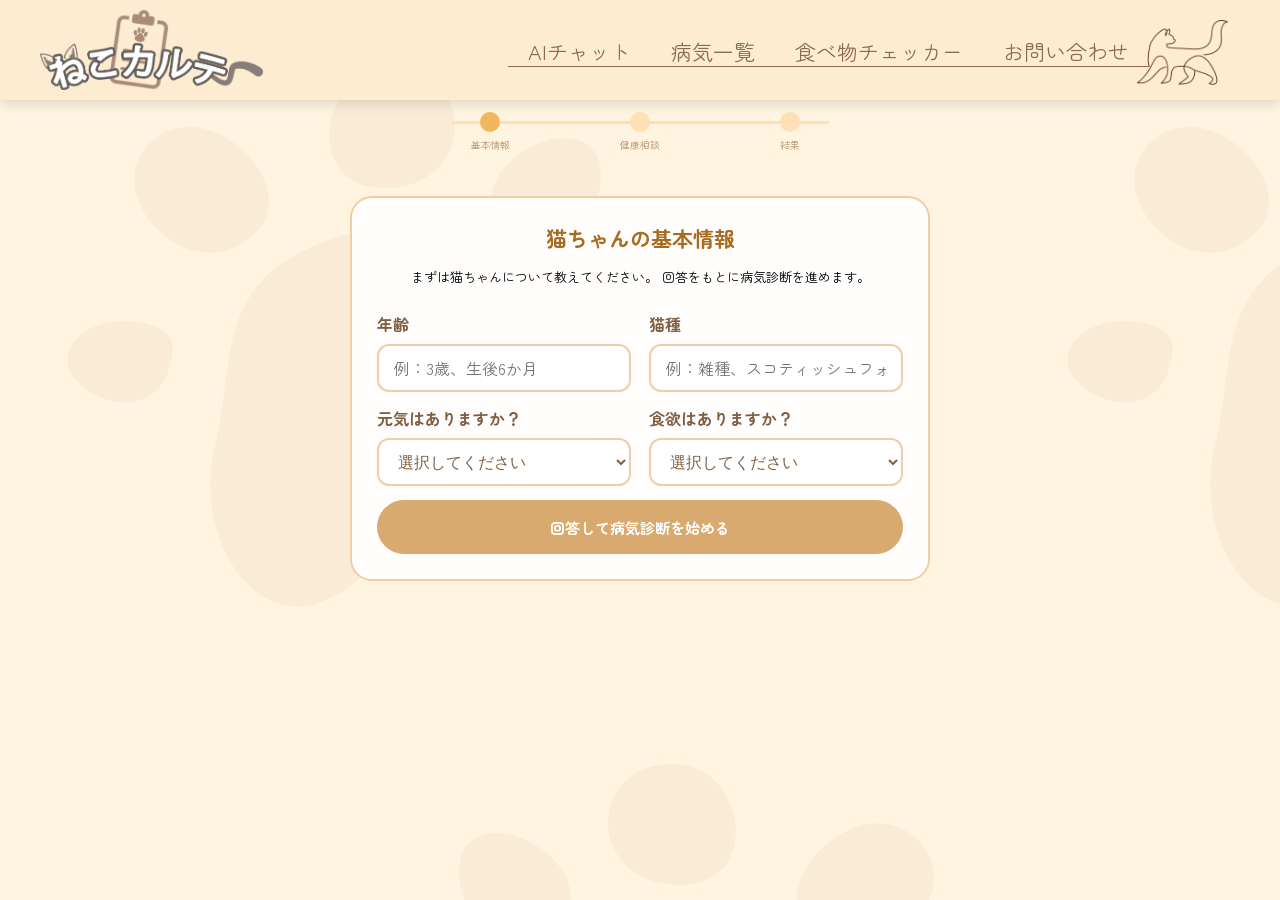
==== commit ca0f681c: "chatの入力欄修正、ヘッダーにチャットへのリンクを追加" ====
--- a/chat.html
+++ b/chat.html
@@ -23,6 +23,7 @@
         <div class="header-nav-container">
             <nav>
                 <ul>
+                    <li><a href="chat.html">AIチャット</a></li>
                     <li><a href="disease_list.html">病気一覧</a></li>
                     <li><a href="food_checker.html">食べ物チェッカー</a></li>
                     <li><a href="contact.html">お問い合わせ</a></li>
--- a/css/style.css
+++ b/css/style.css
@@ -19,7 +19,6 @@
   background-size: 1000px;
 }
 
-/* ヘッダー全体 */
 header {
   position: fixed;
   top: 0;
@@ -33,6 +32,7 @@
   padding: 0 40px;
   background-color: #fdecd2;
   z-index: 100;
+  box-shadow: 0 4px 12px rgb(0 0 0 / 12%);
 }
 
 /* 左側ロゴ */
@@ -68,7 +68,7 @@
   text-decoration: none;
   color: #8c6a51;
   font-size: 1.3rem;
-  font-weight: 500;
+  font-weight: 400;
   white-space: nowrap;
 }
 
--- a/css/chat.css
+++ b/css/chat.css
@@ -484,6 +484,23 @@
     cursor: wait;
 }
 
+@media (min-width: 769px) {
+    .profile-panel {
+        margin-top: 16px;
+    }
+
+    .profile-form {
+        display: grid;
+        grid-template-columns: repeat(2, minmax(0, 1fr));
+        gap: 14px 18px;
+    }
+
+    .profile-submit {
+        grid-column: 1 / -1;
+        margin-top: 0;
+    }
+}
+
 /* ========================================
    チャット・フォーム・結果の表示切替
 ======================================== */
@@ -494,11 +511,10 @@
 
 .chat-page {
     width: min(760px, calc(100% - 40px));
-    min-height: calc(100dvh - 60px);
+    min-height: calc(50dvh);
     height: auto;
 
     margin: 0 auto;
-    padding: 20px 0 35px;
 
     overflow: visible;
 }
@@ -521,7 +537,6 @@
     max-width: 100%;
 
     height: auto;
-    min-height: calc(100dvh - 50px);
 
     margin: 0 auto;
 
@@ -595,7 +610,7 @@
 body.chat-mode .chat-controls {
     position: fixed;
 
-    bottom: max(20px, env(safe-area-inset-bottom));
+    bottom: calc(max(20px, env(safe-area-inset-bottom)) + var(--keyboard-inset-bottom, 0px));
 
     left: 50%;
     transform: translateX(-50%);
@@ -1004,6 +1019,12 @@
         padding: 0 4px 20px;
     }
 
+    body.chat-mode .chat-controls {
+        position: fixed;
+        top: var(--chat-controls-top, auto);
+        bottom: auto;
+    }
+
     body.chat-mode .message {
         max-width: 90%;
         font-size: 16px;
